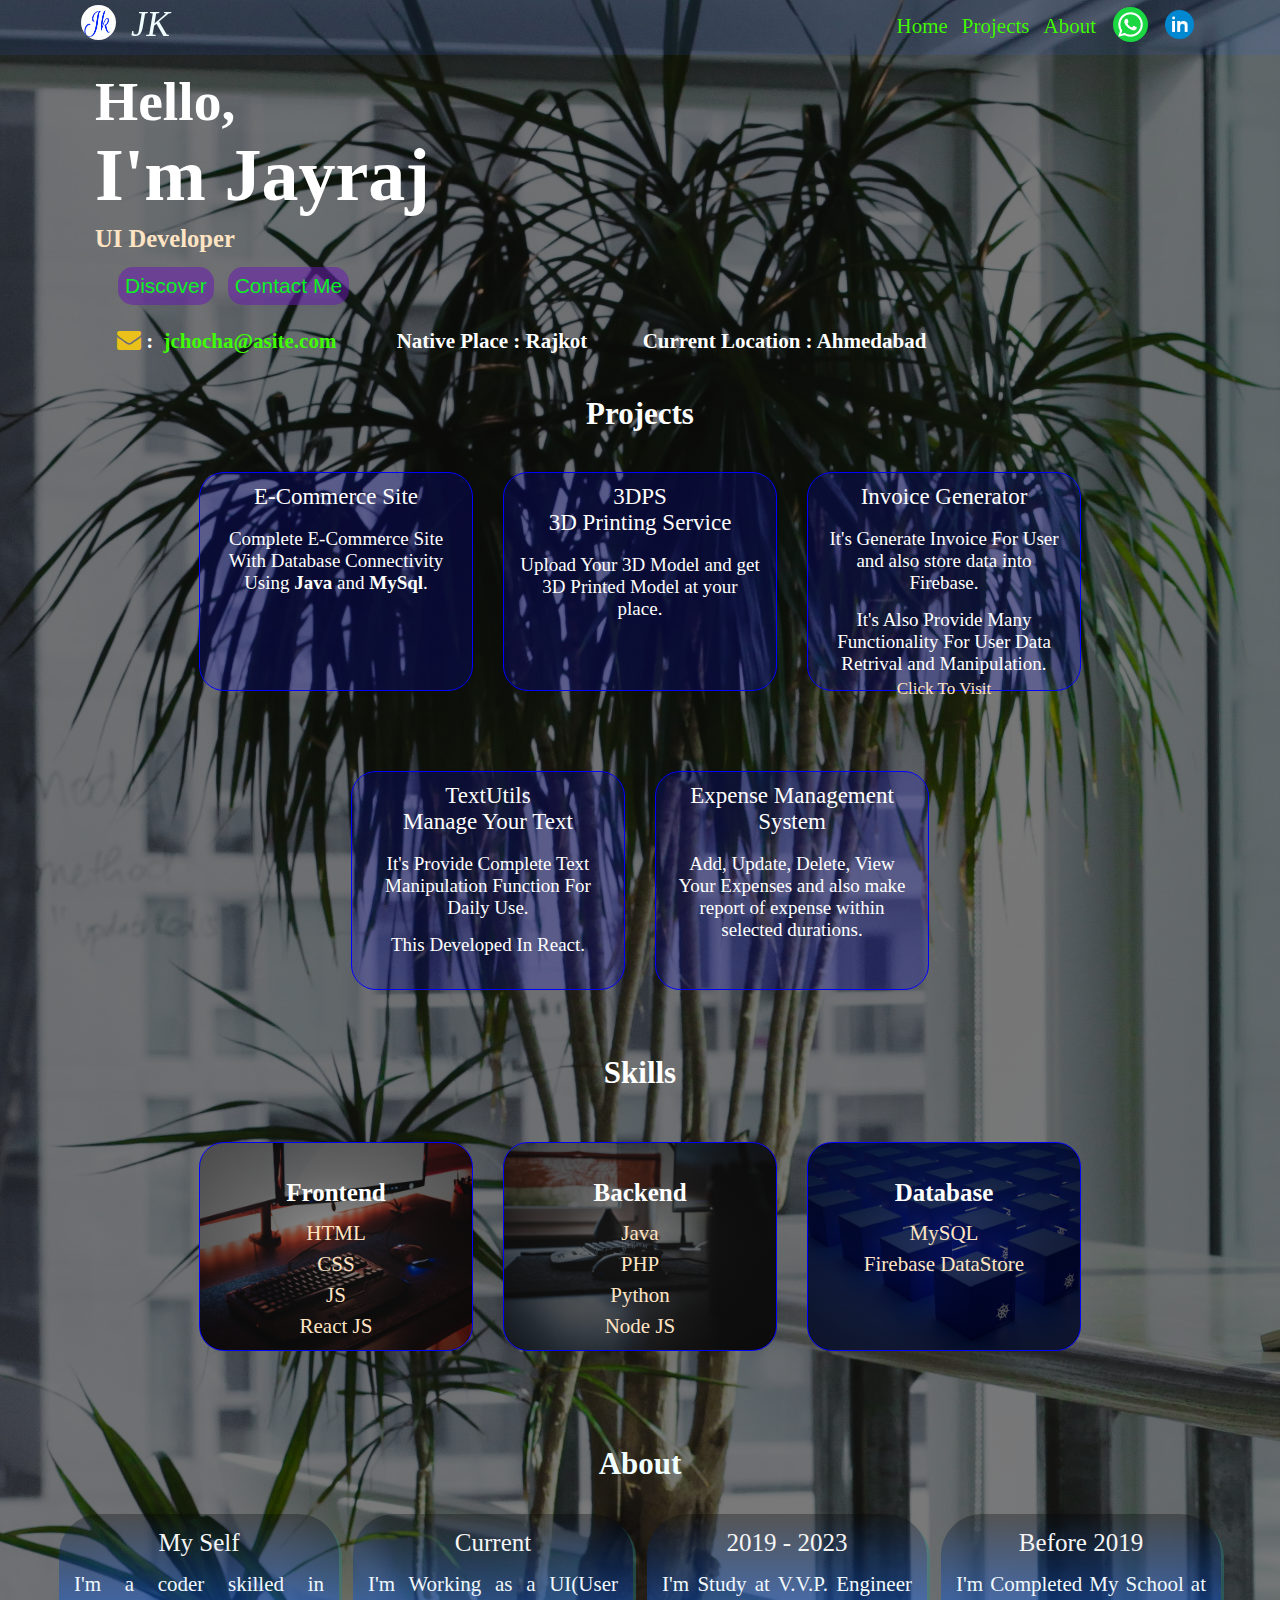
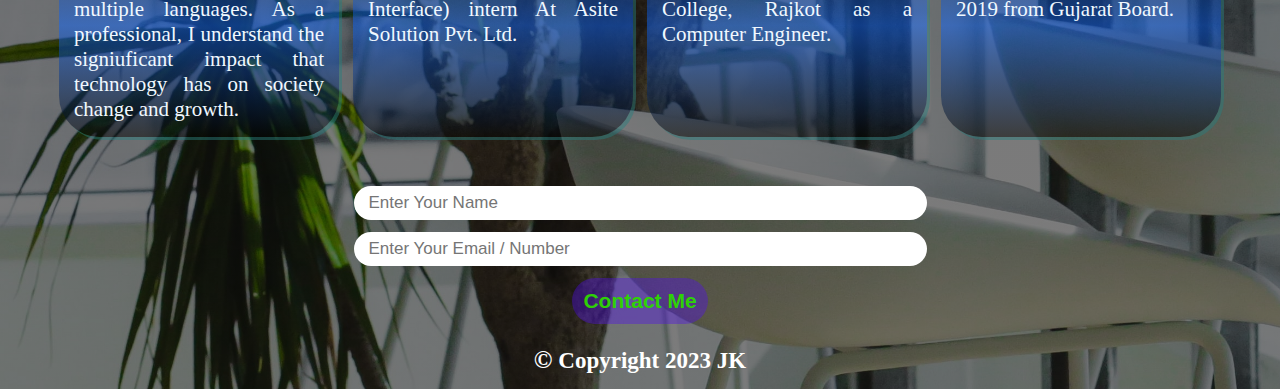
==== portfolio.html @ 4903977c "Initial" ====
<!DOCTYPE html>

<head>
    <title>JK's Portfolio</title>
    <meta name="viewport" content="width=device-width, initial-scale=1.0">
    <link rel="stylesheet" href="portfolio.css">
    <link rel="stylesheet" href="https://cdnjs.cloudflare.com/ajax/libs/font-awesome/4.7.0/css/font-awesome.min.css">

    <style>

    </style>
</head>

<body>
    <!-- NavBar Start -->
    <div id="container">
        <div class="logo"><a href="portfolio.html"><img src="logo.jpg" /></a></div>
        <div class="logo_text"><a href="portfolio.html">JK</a></div>
        <div id="content">
            <div id="textc">
                <a href="#home" class="active">Home</a>
                <a href="#projects">Projects</a>
                <a href="#about">About</a>
            </div>
            <a href="https://api.whatsapp.com/send/?phone=%2B919904985461&text=Hi"><img src="wp.png" /></a>
            <a href="#"><img src="ln.png" /></a>
        </div>
    </div>
    <!-- NavBar End -->
    <section id="home">
        <div>
            <div id="hello">
                <h2>Hello,</h2>
            </div>
            <div id="maintitle">
                <h1>I'm Jayraj</h1>
            </div>
            <div id="ud">
                <h3>UI Developer</h3>
            </div>
            <a href="#edu"><button class="btn" id="dbtn">Discover</button></a>
            <a href="#contact"><button class="btn" id="cbtn">Contact Me</button></a>
            <div id="eplace">
                <h3><i style="font-size:24px" class="fa">&#xf0e0;</i> : <a href="mailto:">jchocha@asite.com</a> </h3>
                <h3>Native Place : Rajkot</h3>
                <h3>Current Location : Ahmedabad</h3>
            </div>
            <div>

            </div>
        </div>
    </section>
    <section id="edu">

    </section>
    <!-- <div id="extra" style="padding:15px;"></div> -->
    <section id="projects">
        <div id="pr">
            <h2>Projects</h2>
            <div class="new">
                <div id="pr1" class="p"><span>E-Commerce Site</span>
                    <div>
                        <p>Complete E-Commerce Site With Database Connectivity Using <b>Java</b> and <b>MySql</b>.</p>
                    </div>
                </div>
                <div id="pr2" class="p"><span>3DPS <br> 3D Printing Service</span>
                    <div>
                        <p>Upload Your 3D Model and get 3D Printed Model at your place.</p>
                    </div>
                </div>
                <div id="pr3" class="p"><span>Invoice Generator</span>
                    <div>
                        <p>It's Generate Invoice For User and also store data into Firebase.</p>
                        <p>It's Also Provide Many Functionality For User Data Retrival and Manipulation.</p>
                        <a href="<a href=" https://jsk0099.github.io/Invoice-Generator/" target="_blank">Click To
                            Visit</a>
                    </div>
                </div>
            </div>
            <div class="new">
                <div class="p"><span>TextUtils <br> Manage Your Text</span>
                    <div>
                        <p>It's Provide Complete Text Manipulation Function For Daily Use.</p>
                        <p>This Developed In React.</p>
                    </div>
                </div>
                <div class="p"><span>Expense Management System</span>
                    <div>
                        <p>Add, Update, Delete, View Your Expenses and also make report of expense within selected
                            durations.
                        </p>
                    </div>
                </div>
            </div>

        </div>
    </section>
    <!-- Skills Start -->
    <section id="skills">
        <h2>Skills</h2>
        <div class="new">
            <div class="p" id="f">
                <h2>Frontend</h2>
                <div>HTML</div>
                <div>CSS</div>
                <div>JS</div>
                <div>React JS</div>
            </div>
            <div class="p" id="b">
                <h2>Backend</h2>
                <div>Java</div>
                <div>PHP</div>
                <div>Python</div>
                <div>Node JS</div>
            </div>
            <div class="p" id="db">
                <h2>Database</h2>
                <div>MySQL</div>
                <div>Firebase DataStore</div>
            </div>
        </div>
        </div>
    </section>
    <!-- Skills End -->
    <!-- About Section Start -->
    <section id="about">
        <div>
            <div id="ab">
                <h2>About</h2>
            </div>
            <div id="adiv">
                <div class="edu"><span>My Self</span>
                    <p>I'm a coder skilled in multiple languages. As a professional, I understand the signiuficant
                        impact that technology has on society
                        change and growth.</p>
                </div>
                <div class="edu"><span>Current</span>
                    <p>I'm Working as a UI(User Interface) intern At Asite Solution Pvt. Ltd.</p>
                </div>
                <div class="edu"><span>2019 - 2023</span>

                    <p>I'm Study at V.V.P. Engineer College, Rajkot as a Computer Engineer.</p>
                </div>
                <div class="edu"><span>Before 2019</span>

                    <p>I'm Completed My School at 2019 from Gujarat Board.</p>
                </div>
            </div>
        </div>
    </section>
    <!-- About Section End -->
    <!-- Contact From Start  -->
    <section id="contact">
        <form action="https://formsubmit.co/jchocha@asite.com" method="POST">

            <table>
                <tr>
                    <td><input type="text" name="name" placeholder="Enter Your Name" required></td>
                </tr>
                <tr>
                    <td><input type="text" name="email" placeholder="Enter Your Email / Number" required></td>
                </tr>
                <tr>
                    <td colspan="2">
                        <div id="cmb"><button id="cmb1" type="submit">Contact Me</button></div>
                    </td>
                </tr>
            </table>

        </form>
    </section>
    <!-- Contact From End -->
    <div>
<footer><span>&copy;</span> Copyright 2023 JK</footer>
    </div>
</body>

</html>
---- portfolio.css ----
* {
    padding: 0;
    margin: 0;
}

/* NavBar CSS Start */
#container {
    padding: 0;
    margin: 0;
    position: fixed;
    width: 100vw;
    background-color: rgba(49, 91, 228, 0.129);
    overflow: hidden;
}

.logo {
    float: left;
    padding: 5px;
    padding-top: 5px;
    margin-left: 71px;
}

img {
    width: 35px;
    height: 35px;
    border-radius: 25px;
}

#content {
    float: right;
    padding: 7px;
    margin-right: 71px;
}

.logo_text a {
    font-size: 35px;
    color: azure;
    font-style: italic;
}

.logo_text {
    float: left;
    padding-top: 5px;
}

a {
    padding-top: 15px;
    padding: 5px;
    font-size: 21px;
    color: rgb(63, 254, 5);
    text-decoration: none;
}

a:hover {
    color: aqua;
}

#textc {
    float: left;
    margin-right: 7px;
    padding-top: 7px;
}

a:active {
    color: aquamarine;
}

#container img:hover,
.blink:hover {
    animation: newa 1s infinite linear;
}

@keyframes newa {
    0% {
        opacity: 100%;
        color: blue;
    }

    50% {
        opacity: 25%;
        color: ghostwhite
    }

    100% {
        opacity: 100%;
        color: yellow;
    }
}

/* NavBar CSS End */

.blink {
    opacity: 5%;
    font-size: 35px;
    animation: newanim 3s infinite linear;
    width: fit-content;
}

@keyframes newanim {
    0% {
        opacity: 25%;
    }

    50% {
        opacity: 100%;
    }

    100% {
        opacity: 25%;
    }
}

body {
    background-image: url(background_desk.jpg);
    background: linear-gradient(rgba(0, 0, 0, 0.5), rgba(0, 0.5, 0, 0.5), rgba(0.5, 0, 0.6, 0.481)), url(background_desk.jpg);
    background-repeat: no-repeat;
    background-size: cover;
}

#home {
    padding-top: 55px;
    height: auto;
    /*  width: 100vw; */
    background-size: px;
    color: rgb(255, 255, 255);
    background-repeat: no-repeat;
}

#maintitle,
#hello {
    width: fit-content;
    margin-left: 95px;
    font-size: 37px;
}

#hello {
    padding-top: 15px;
}

#ud {
    color: bisque;
    margin-left: 95px;
    font-size: 21px;
    margin-top: 7px;
    margin-bottom: 7px;
}

.btn {
    font-size: 21px;
    padding: 7px;
    background-color: black;
    border: 0px red solid;
    border-radius: 15px;
    color: rgba(10, 245, 34, 0.988);
}

#dbtn {
    margin-top: 7px;
    margin-left: 113px;
    background-color: rgba(105, 27, 178, 0.53);
}

#cbtn {
    background-color: rgba(105, 27, 178, 0.53);
}

.btn:hover,
#dbtn:hover,
#cbtn:hover {
    color: white;
}

#eplace i {
    color: rgb(234, 192, 27);
}

#eplace {
    font-size: 21px;
    padding: 7px;
    margin-top: 15px;
    margin-left: 85px;
}

#eplace h3 {
    font-size: 21px;
    display: inline;
    padding: 25px;

}

#extra {
    height: 25px;
}

/* Project Tab Start*/
#pr {
    margin-top: 35px;
}

.new {
    /* border: 1px rgb(236, 221, 221) solid;
    border-radius: 51px; */
    display: flex;
    flex-direction: row;
    margin: auto;
    width: fit-content;
    padding: 25px;
}

.p {
    width: 250px;
    margin: 15px;
    height: 195px;
    border-radius: 25px;
    border: 1px blue solid;
    padding: 11px;
    background-color: rgba(0, 0, 255, 0.174);
    text-align: center;
}

#pr h2 {
    text-align: center;
    font-size: 31px;
    color: white;
}

.p span {
    font-size: 23px;
    color: white;
}

.p p {
    margin-top: 15px;
    color: white;
    font-size: 19px;

}

.p a {
    font-size: 17px;
    color: bisque
}

.p a:hover {
    color: rgb(69, 255, 49);
}

.p span:hover {
    color: rgb(0, 247, 255);
}

.p:hover {
    border: 2px rgb(255, 232, 232) solid;
}

/* Project Tab End */

/* Skills Start */
.p div {
    padding: 3px;
    color: bisque;
    font-size: 21px;
}

#f {
    background: radial-gradient(rgba(0, 0, 0, 0.4), rgba(0, 1, 0, 0.6), rgba(1, 0, 1, 0.7)), url(front.jpg);
}

#b {
    background: radial-gradient(rgba(0, 0, 0, 0.4), rgba(0, 1, 0, 0.6), rgba(1, 0, 1, 0.7)), url(back.jpg);
}

#db {
    background: radial-gradient(rgba(1, 0, 0, 0.4), rgba(0, 1, 0, 0.6), rgba(1, 0, 1, 0.7)), url(db.jpg);
}

#b,
#f,
#db {
    height: 185px;
    font-size: 25px;
    color: aliceblue;
    background-size: cover;
}



#skills h2 {
    text-align: center;
    font-size: 31px;
    color: white;
    padding-top: 25px;
    padding-bottom: 11px;
}
#f h2,
#b h2,#db h2 {
    font-size: 25px;
}

/* Skills End */

/* Contact From Start  */
#cmb {
    text-align: center;
}

table {
    padding-top: 35px;
    width: fit-content;
    margin: auto;
}

td,
input,
#cmb1 {
    font-size: 17px;
    padding: 5px;

}

input {
    width: 551px;
    border-radius: 25px;
    padding: 7px;
    padding-left: 15px;
    border: 0;
}

#cmb1 {
    color: rgb(47, 209, 6);
    background-color: rgba(81, 15, 235, 0.394);
    box-shadow: rgb(118, 229, 229);
}

input:hover {
    /* background-color: rgba(67, 171, 29, 0.357); */
    color: rgb(174, 4, 4);
}

#cmb1:hover {
    color: aqua;
}

#cmb1 {
    border-radius: 25px;
    font-weight: 800;
    padding: 11px;
    font-size: 21px;
    border: 0;
}

/* Contact From End  */
/* About Section Start */
#adiv {
    display: flex;
    flex-direction: row;
    margin: auto;
    width: fit-content;
}
.edu {
    width: 250px;
    background: linear-gradient(rgba(0,1,0,0.3),rgba(15, 102, 251, 0.5),rgba(0,1,0,0.5));
    border: 0px rgb(232, 232, 232) solid;
    box-shadow: rgba(39, 126, 126, 0.458) 3px 3px;
    border-radius: 41px;
    margin: 7px;
    text-align: center;
    padding: 15px;
}
.edu span {
    font-size: 25px;
    text-align: center;
    color:whitesmoke;
    font-weight: 500;
}
.edu p {
    font-size: 21px;
    text-align: justify;
    color:aliceblue;
    margin-top: 15px;
}
#ab h2{
    padding-top: 55px;
    text-align: center;
    font-size: 31px;
    color:azure;
    margin-bottom: 25px;
}
.edu:hover{
    box-shadow: rgba(36, 154, 165, 0.741) 3px 3px;
}
/* About Section End */
/* Footer Section Start */
footer{
    font-size: 23px;
    color:white;
    font-weight: 700;
    text-align: center;
    margin:15px;
}
footer span{
    font-size: 25px;
}
/* Footer Section End */
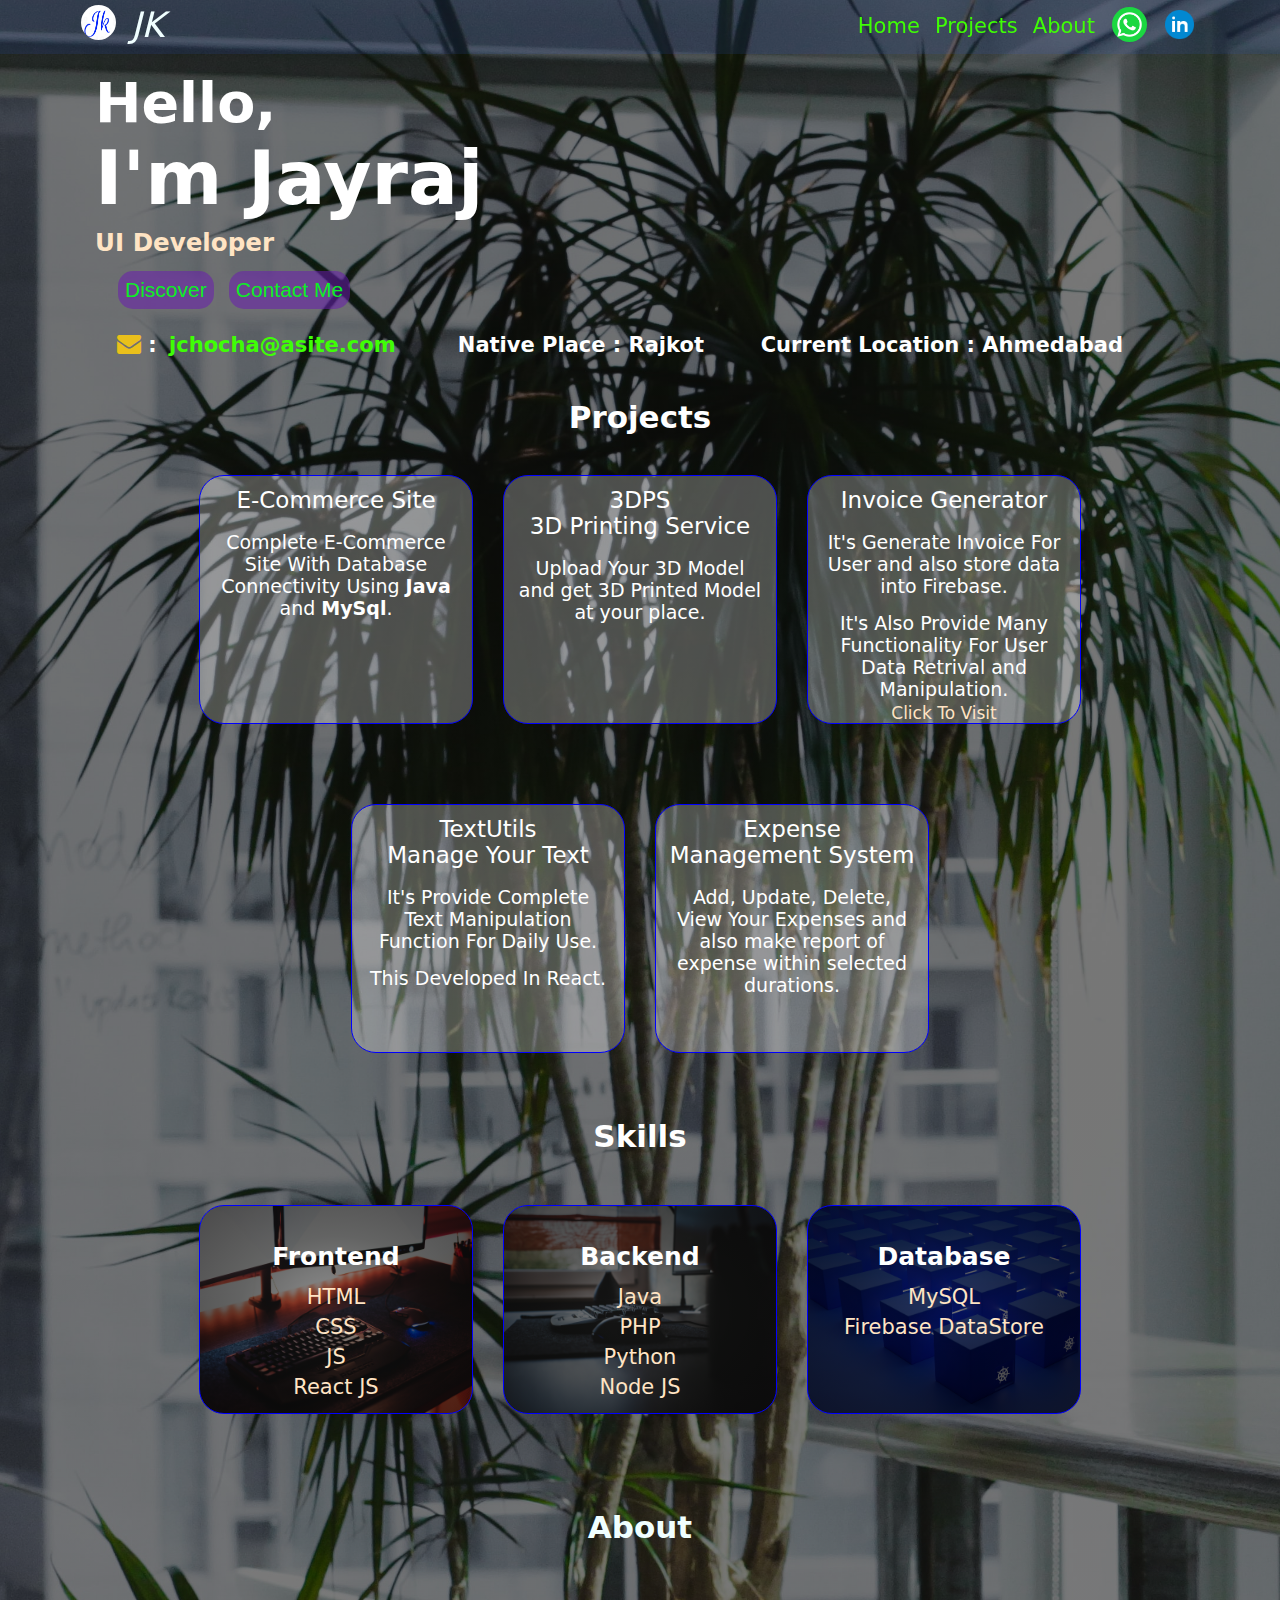
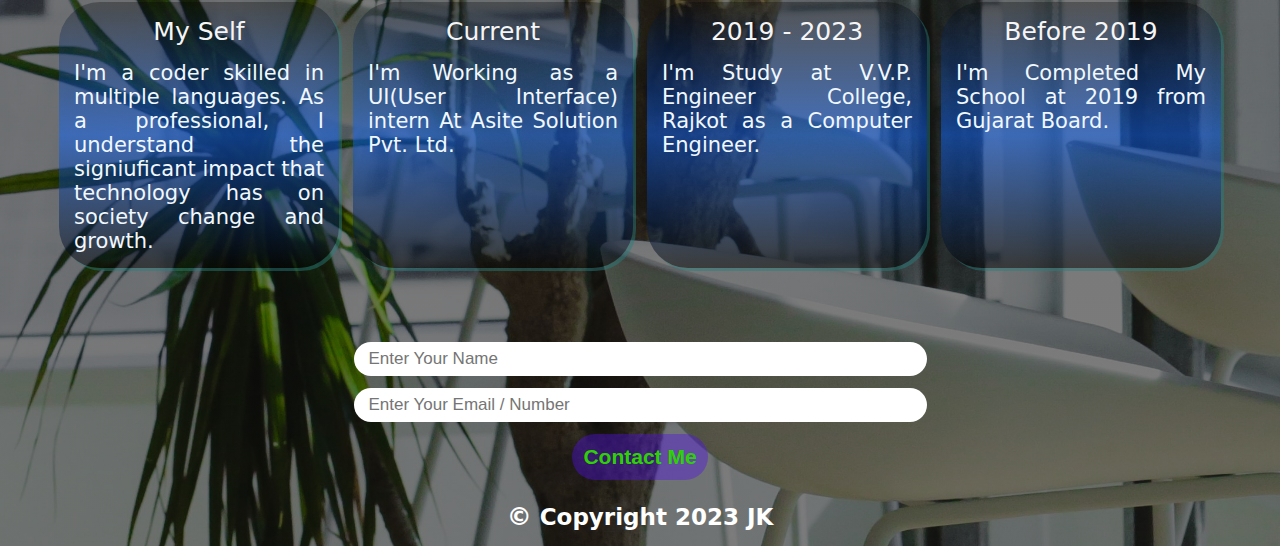
==== commit d131ac98: "Mobile Support" ====
--- a/portfolio.html
+++ b/portfolio.html
@@ -4,6 +4,7 @@
     <title>JK's Portfolio</title>
     <meta name="viewport" content="width=device-width, initial-scale=1.0">
     <link rel="stylesheet" href="portfolio.css">
+    <script src="script.js" type="text/javascript"></script>
     <link rel="stylesheet" href="https://cdnjs.cloudflare.com/ajax/libs/font-awesome/4.7.0/css/font-awesome.min.css">
 
     <style>
@@ -14,8 +15,10 @@
 <body>
     <!-- NavBar Start -->
     <div id="container">
+        <div>
         <div class="logo"><a href="portfolio.html"><img src="logo.jpg" /></a></div>
         <div class="logo_text"><a href="portfolio.html">JK</a></div>
+    </div>
         <div id="content">
             <div id="textc">
                 <a href="#home" class="active">Home</a>
@@ -68,7 +71,7 @@
                         <p>Upload Your 3D Model and get 3D Printed Model at your place.</p>
                     </div>
                 </div>
-                <div id="pr3" class="p"><span>Invoice Generator</span>
+                <div id="pr3" class="temp p"><span>Invoice Generator</span>
                     <div>
                         <p>It's Generate Invoice For User and also store data into Firebase.</p>
                         <p>It's Also Provide Many Functionality For User Data Retrival and Manipulation.</p>
@@ -77,7 +80,15 @@
                     </div>
                 </div>
             </div>
-            <div class="new">
+            <!-- <div id="pr3" class="p"><span>Invoice Generator</span>
+                <div>
+                    <p>It's Generate Invoice For User and also store data into Firebase.</p>
+                    <p>It's Also Provide Many Functionality For User Data Retrival and Manipulation.</p>
+                    <a href="<a href=" https://jsk0099.github.io/Invoice-Generator/" target="_blank">Click To
+                        Visit</a>
+                </div>
+            </div> -->
+            <div class="new" >
                 <div class="p"><span>TextUtils <br> Manage Your Text</span>
                     <div>
                         <p>It's Provide Complete Text Manipulation Function For Daily Use.</p>
@@ -128,7 +139,7 @@
             <div id="ab">
                 <h2>About</h2>
             </div>
-            <div id="adiv">
+            <div class="new"  >
                 <div class="edu"><span>My Self</span>
                     <p>I'm a coder skilled in multiple languages. As a professional, I understand the signiuficant
                         impact that technology has on society
@@ -151,14 +162,16 @@
     <!-- About Section End -->
     <!-- Contact From Start  -->
     <section id="contact">
-        <form action="https://formsubmit.co/jchocha@asite.com" method="POST">
+        <form action="https://formsubmit.co/jayraj.chocha24+portfolio@gmail.com" method="POST">
 
             <table>
+                <input type="hidden" name="_next" value="http://127.0.0.1:5500/Assignment%202/portfolio.html?v">
+                <input type="hidden" name="_subject" value="Contact Request From Portfolio">
                 <tr>
                     <td><input type="text" name="name" placeholder="Enter Your Name" required></td>
                 </tr>
                 <tr>
-                    <td><input type="text" name="email" placeholder="Enter Your Email / Number" required></td>
+                    <td><input type="text" name="contact_info" placeholder="Enter Your Email / Number" required></td>
                 </tr>
                 <tr>
                     <td colspan="2">
--- a/portfolio.css
+++ b/portfolio.css
@@ -1,6 +1,11 @@
 * {
     padding: 0;
     margin: 0;
+}
+
+html{
+    scroll-behavior: smooth;
+    font-family: system-ui, -apple-system, BlinkMacSystemFont, 'Segoe UI', Roboto, Oxygen, Ubuntu, Cantarell, 'Open Sans', 'Helvetica Neue', sans-serif;
 }
 
 /* NavBar CSS Start */
@@ -11,6 +16,10 @@
     width: 100vw;
     background-color: rgba(49, 91, 228, 0.129);
     overflow: hidden;
+    display: flex;
+    flex-direction: row;
+    justify-content: space-between;
+    
 }
 
 .logo {
@@ -27,6 +36,7 @@
 }
 
 #content {
+
     float: right;
     padding: 7px;
     margin-right: 71px;
@@ -210,11 +220,12 @@
 .p {
     width: 250px;
     margin: 15px;
-    height: 195px;
+    height: 225px;
     border-radius: 25px;
     border: 1px blue solid;
     padding: 11px;
-    background-color: rgba(0, 0, 255, 0.174);
+    color:blue;
+    background-color: rgba(255, 255, 255, 0.275);
     text-align: center;
 }
 
@@ -401,4 +412,104 @@
 footer span{
     font-size: 25px;
 }
-/* Footer Section End */+/* Footer Section End */
+
+/* Support For Mobile Device */
+@media screen and (max-width:600px){
+    html,body {
+        background-image: url(background_desk.jpg);
+        background: linear-gradient(rgba(0, 0, 0, 0.5), rgba(0, 0.5, 0, 0.5), rgba(0.5, 0, 0.6, 0.481)), url(background_desk.jpg);
+        /* background-repeat: no-repeat; */
+        /* background-size: contain; */
+        /* border:3px red solid; */
+        overflow-x: hidden;
+        overflow-y: scroll;
+    }
+    /* Form */
+    input {
+        width: 251px;
+        border-radius: 25px;
+        padding: 7px;
+        padding-left: 15px;
+        border: 0;
+    }
+    #eplace h3 {
+        font-size: 21px;
+        display: block;
+        padding: 5px;
+    }
+    /* Navbar */
+    .container{
+        padding: 3px;
+    }
+    .logo {
+        /* float: left; */
+        padding: 3px;
+        padding-top: 5px;
+        margin-left: 1px;
+    }
+    
+    img {
+        width: 25px;
+        height: 25px;
+        border-radius: 25px;
+    }
+    
+    #content {
+    
+        /* float: right; */
+        padding: 5px;
+        margin-right: 3px;
+    }
+    
+    .logo_text a {
+        font-size: 25px;
+        color: azure;
+        font-style: italic;
+    }
+    
+    .logo_text {
+        /* float: left; */
+        padding-top: 3px;
+    }
+    
+    a {
+        padding-top: 15px;
+        padding: 3px;
+        font-size: 19px;
+        color: rgb(63, 254, 5);
+        text-decoration: none;
+    }
+    
+    a:hover {
+        color: aqua;
+    }
+    
+    #textc {
+        /* float: left; */
+        margin-right: 1px;
+        padding-top: 7px;
+    }
+    /* setting flex column for div */
+    .new {
+        display: flex;
+        flex-direction: column;
+        margin: auto;
+        width: fit-content;
+        padding: 25px;
+    }
+    
+    .p {
+        width: 250px;
+        margin: 15px;
+        height: 225px;
+        border-radius: 25px;
+        border: 1px blue solid;
+        padding: 11px;
+        color:blue;
+        background-color: rgba(255, 255, 255, 0.275);
+        text-align: center;
+    }
+    
+
+}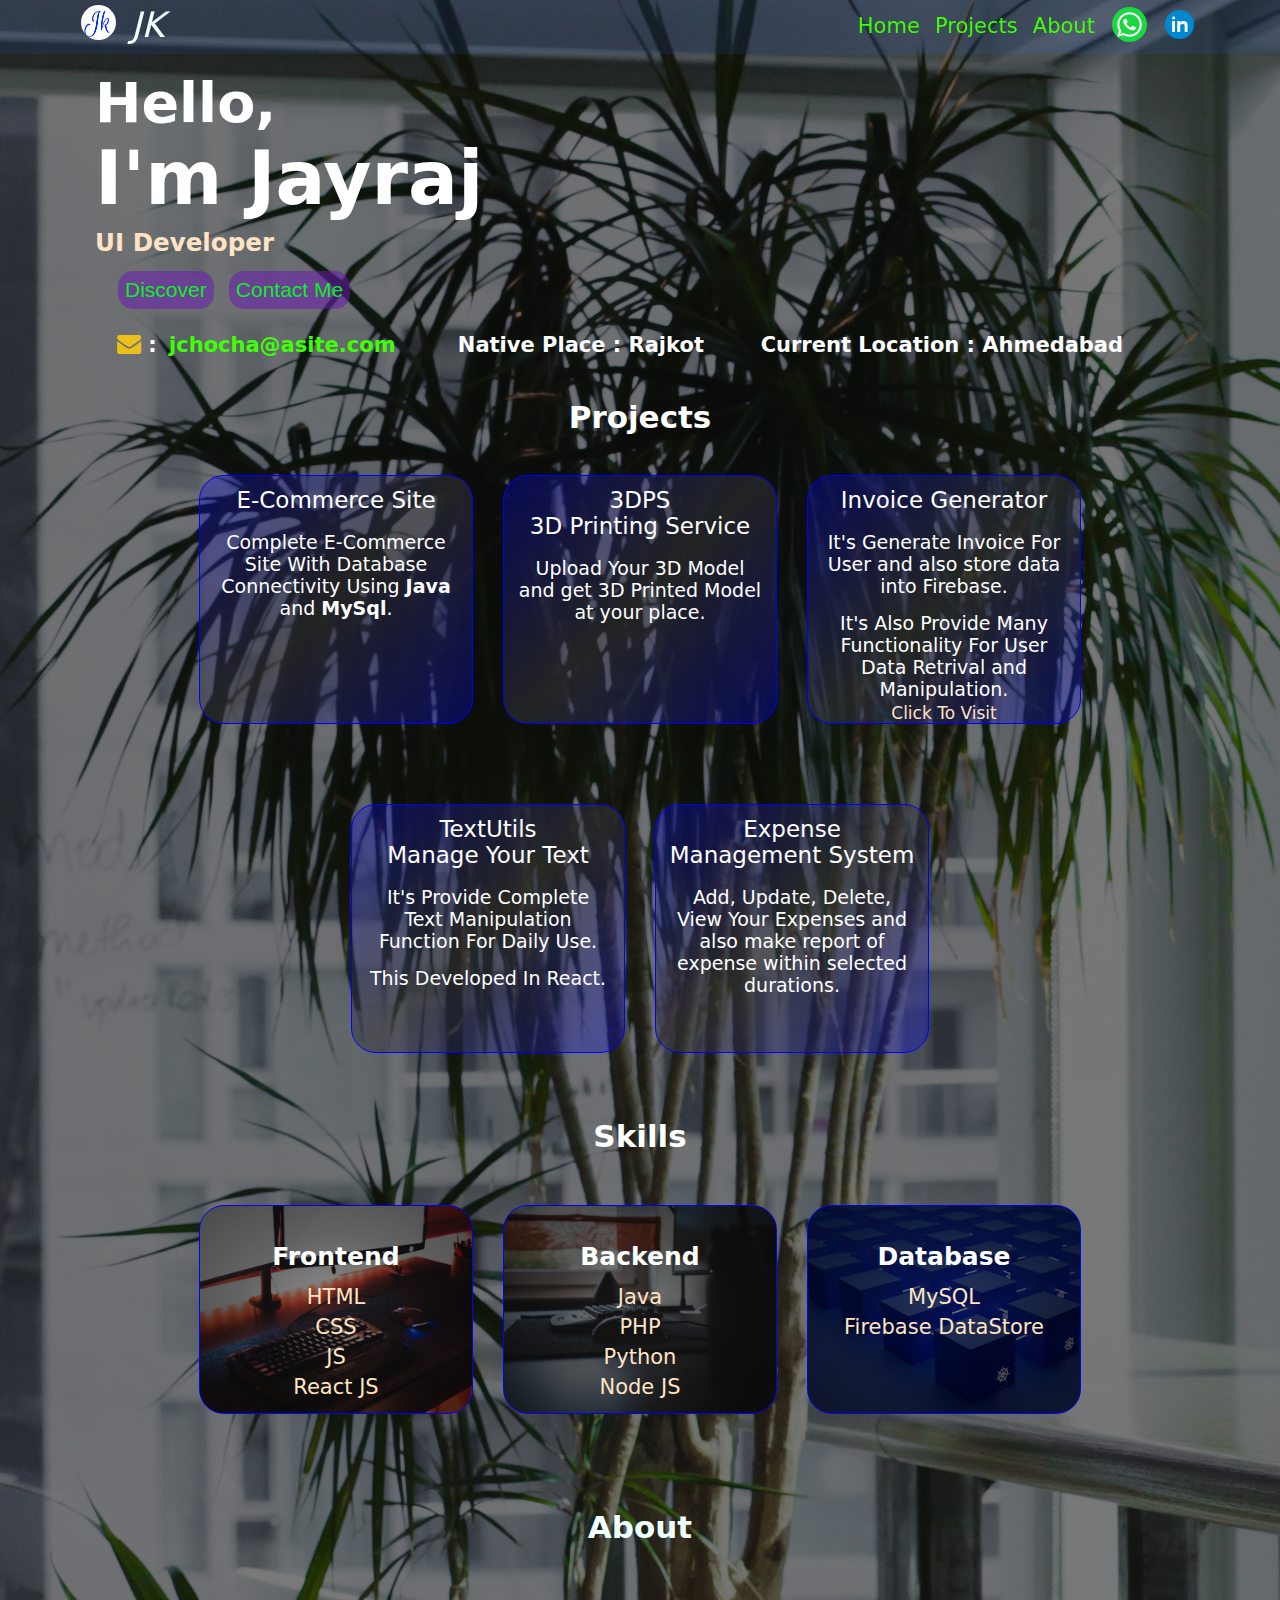
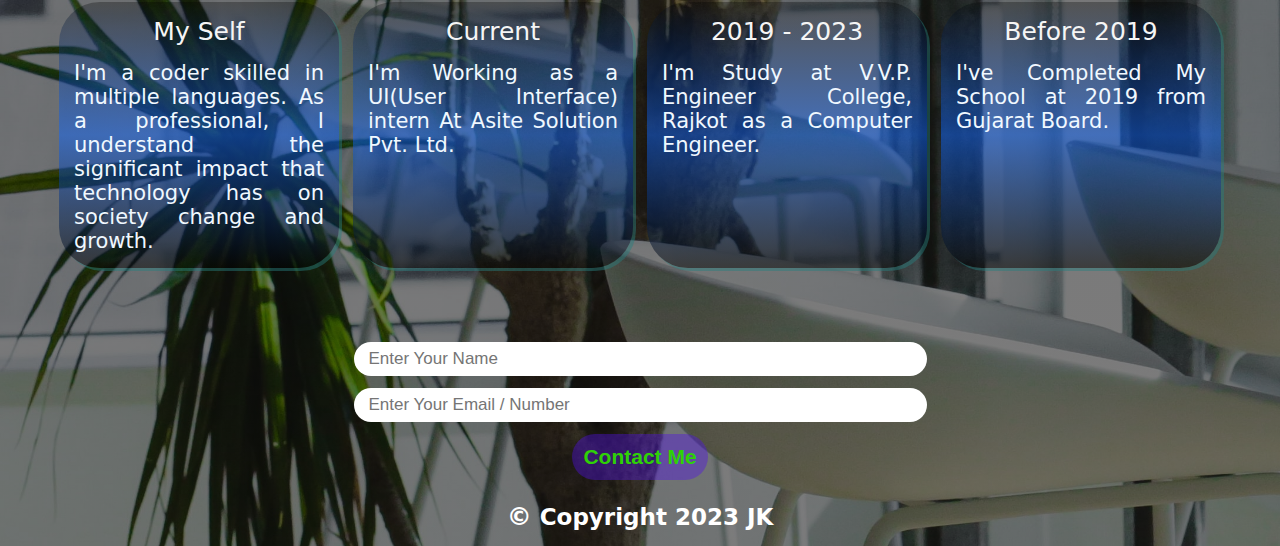
==== commit 9bde1f63: "Update portfolio.html" ====
--- a/portfolio.html
+++ b/portfolio.html
@@ -141,7 +141,7 @@
             </div>
             <div class="new"  >
                 <div class="edu"><span>My Self</span>
-                    <p>I'm a coder skilled in multiple languages. As a professional, I understand the signiuficant
+                    <p>I'm a coder skilled in multiple languages. As a professional, I understand the significant
                         impact that technology has on society
                         change and growth.</p>
                 </div>
@@ -154,7 +154,7 @@
                 </div>
                 <div class="edu"><span>Before 2019</span>
 
-                    <p>I'm Completed My School at 2019 from Gujarat Board.</p>
+                    <p>I've Completed My School at 2019 from Gujarat Board.</p>
                 </div>
             </div>
         </div>
@@ -165,7 +165,7 @@
         <form action="https://formsubmit.co/jayraj.chocha24+portfolio@gmail.com" method="POST">
 
             <table>
-                <input type="hidden" name="_next" value="http://127.0.0.1:5500/Assignment%202/portfolio.html?v">
+                <input type="hidden" name="_next" value="https://jsk0099.github.io/portfolio/index.html?v">
                 <input type="hidden" name="_subject" value="Contact Request From Portfolio">
                 <tr>
                     <td><input type="text" name="name" placeholder="Enter Your Name" required></td>
@@ -188,4 +188,4 @@
     </div>
 </body>
 
-</html>+</html>
--- a/portfolio.css
+++ b/portfolio.css
@@ -225,7 +225,8 @@
     border: 1px blue solid;
     padding: 11px;
     color:blue;
-    background-color: rgba(255, 255, 255, 0.275);
+    background: linear-gradient(135deg, rgba(0, 0, 255, .3), rgba(56, 56, 60, 0.5),rgba(0, 0, 255, .3) );
+    /* background-color: rgba(255, 255, 255, 0.275); */
     text-align: center;
 }
 
@@ -510,6 +511,27 @@
         background-color: rgba(255, 255, 255, 0.275);
         text-align: center;
     }
-    
-
-}+        /* Title */
+    #maintitle,
+#hello {
+     text-align: left;
+    font-size: 31px;
+}
+
+#ud {
+    text-align: left;
+    font-size: 19px;
+}
+
+.btn {
+    font-size: 19px;
+    padding: 5px;
+}
+
+#dbtn {
+    margin-left: 85px;
+}
+
+    
+
+}
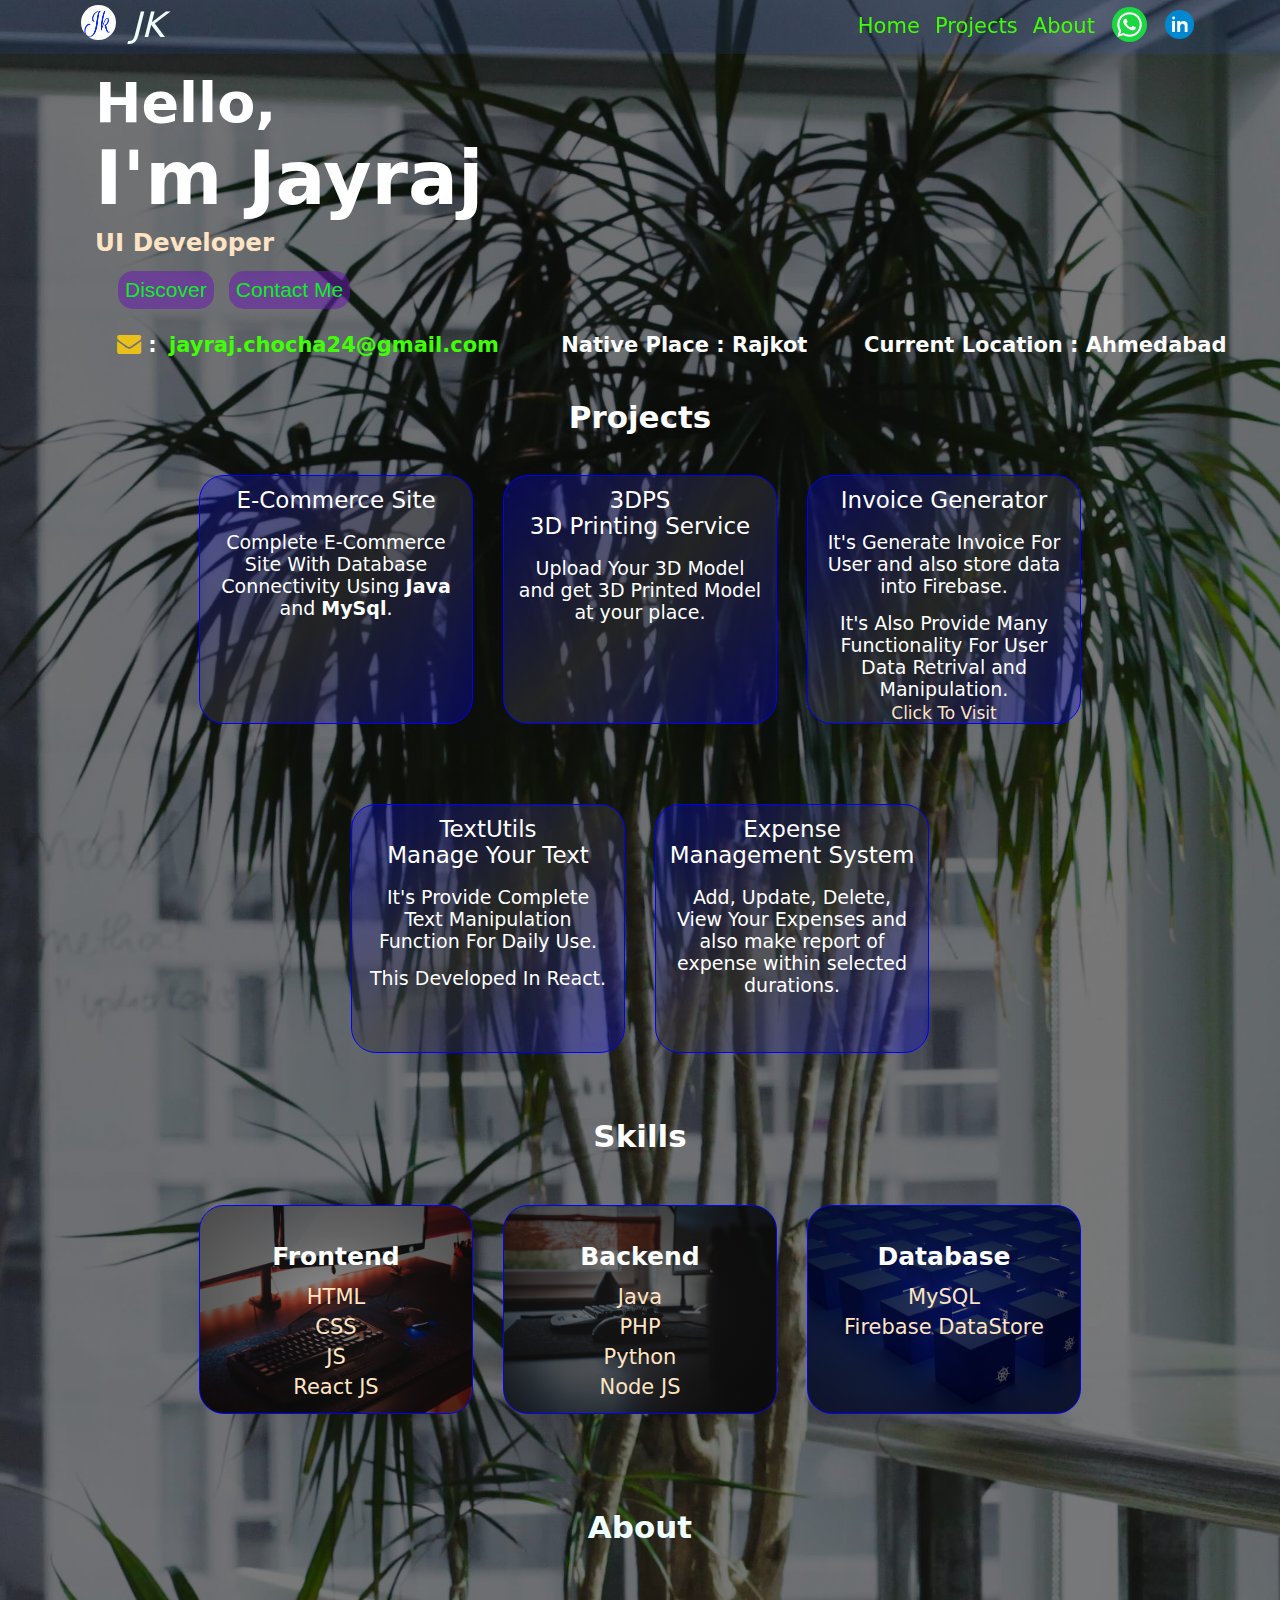
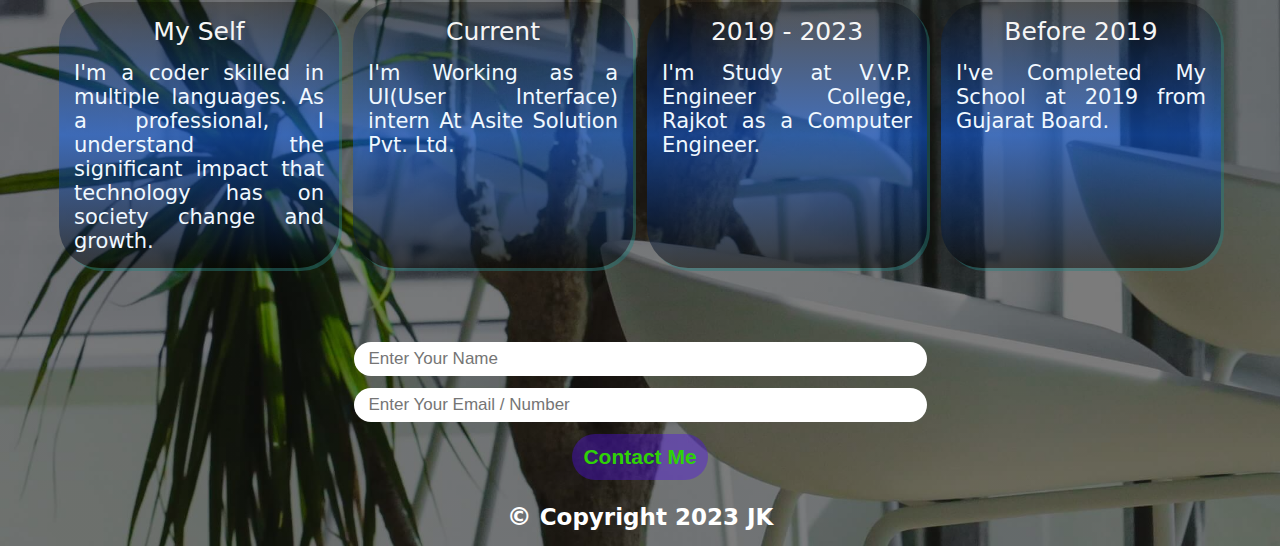
==== commit efe76275: "Update Mail Id and Add Logo" ====
--- a/portfolio.html
+++ b/portfolio.html
@@ -3,6 +3,10 @@
 <head>
     <title>JK's Portfolio</title>
     <meta name="viewport" content="width=device-width, initial-scale=1.0">
+    <link rel="apple-touch-icon" sizes="180x180" href="apple-touch-icon.png">
+    <link rel="icon" type="image/png" sizes="32x32" href="https://github.com/Jsk0099/portfolio/tree/main/favicon-32x32.png">
+    <link rel="icon" type="image/png" sizes="16x16" href="favicon-16x16.png">
+    <link rel="manifest" href="site.webmanifest">
     <link rel="stylesheet" href="portfolio.css">
     <script src="script.js" type="text/javascript"></script>
     <link rel="stylesheet" href="https://cdnjs.cloudflare.com/ajax/libs/font-awesome/4.7.0/css/font-awesome.min.css">
@@ -44,7 +48,7 @@
             <a href="#edu"><button class="btn" id="dbtn">Discover</button></a>
             <a href="#contact"><button class="btn" id="cbtn">Contact Me</button></a>
             <div id="eplace">
-                <h3><i style="font-size:24px" class="fa">&#xf0e0;</i> : <a href="mailto:">jchocha@asite.com</a> </h3>
+                <h3><i style="font-size:24px" class="fa">&#xf0e0;</i> : <a href="mailto:jayraj.chocha24@gmail.com">jayraj.chocha24@gmail.com</a> </h3>
                 <h3>Native Place : Rajkot</h3>
                 <h3>Current Location : Ahmedabad</h3>
             </div>
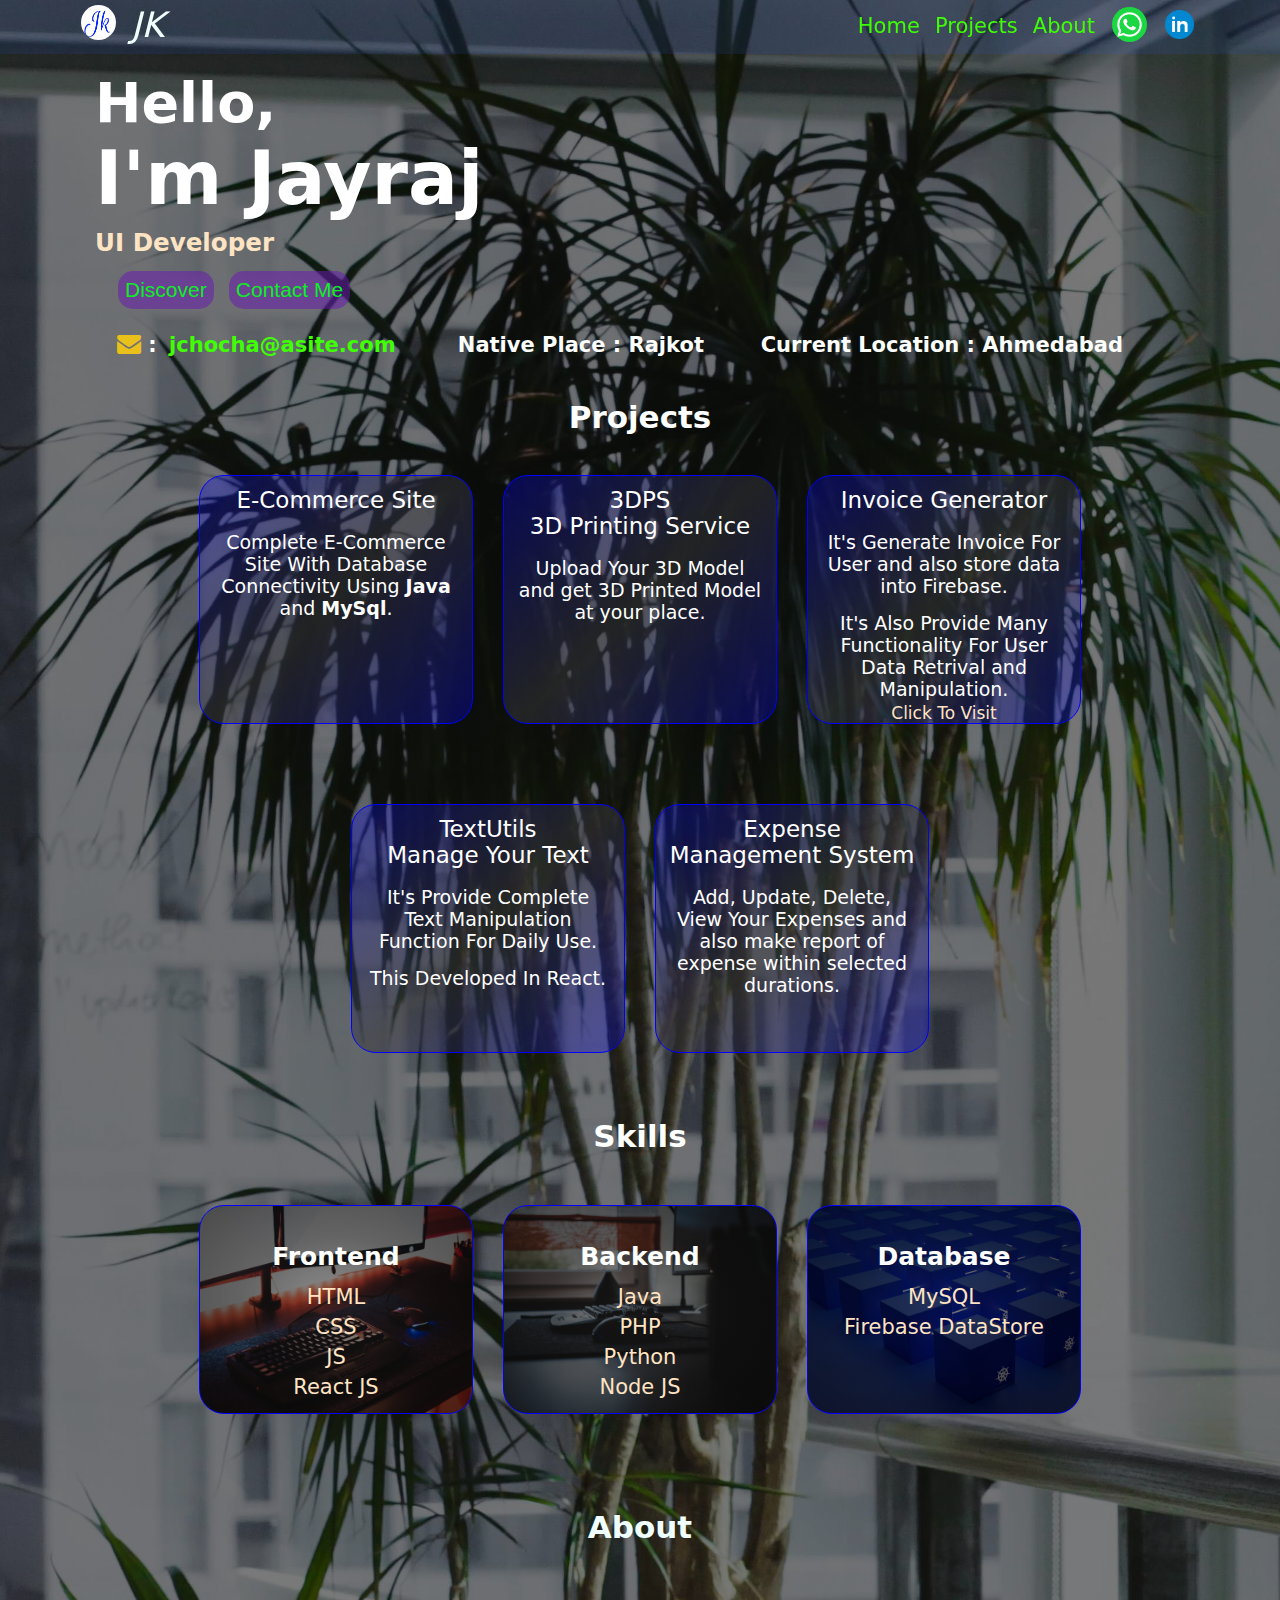
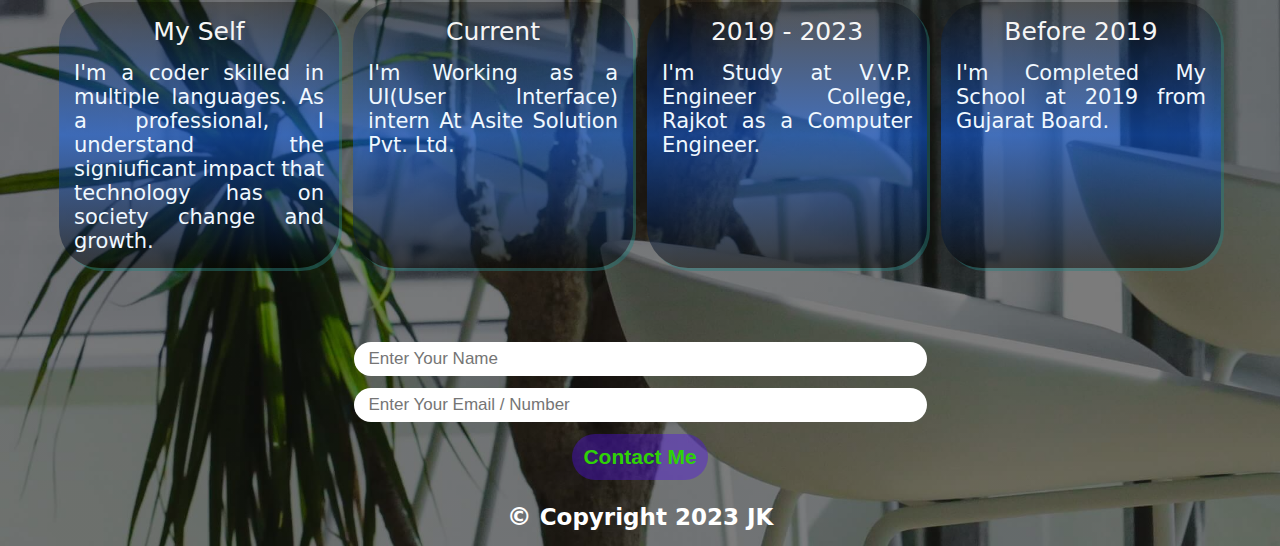
==== commit 978619f4: "Update portfolio.html" ====
--- a/portfolio.html
+++ b/portfolio.html
@@ -3,10 +3,6 @@
 <head>
     <title>JK's Portfolio</title>
     <meta name="viewport" content="width=device-width, initial-scale=1.0">
-    <link rel="apple-touch-icon" sizes="180x180" href="apple-touch-icon.png">
-    <link rel="icon" type="image/png" sizes="32x32" href="https://github.com/Jsk0099/portfolio/tree/main/favicon-32x32.png">
-    <link rel="icon" type="image/png" sizes="16x16" href="favicon-16x16.png">
-    <link rel="manifest" href="site.webmanifest">
     <link rel="stylesheet" href="portfolio.css">
     <script src="script.js" type="text/javascript"></script>
     <link rel="stylesheet" href="https://cdnjs.cloudflare.com/ajax/libs/font-awesome/4.7.0/css/font-awesome.min.css">
@@ -48,7 +44,7 @@
             <a href="#edu"><button class="btn" id="dbtn">Discover</button></a>
             <a href="#contact"><button class="btn" id="cbtn">Contact Me</button></a>
             <div id="eplace">
-                <h3><i style="font-size:24px" class="fa">&#xf0e0;</i> : <a href="mailto:jayraj.chocha24@gmail.com">jayraj.chocha24@gmail.com</a> </h3>
+                <h3><i style="font-size:24px" class="fa">&#xf0e0;</i> : <a href="mailto:">jchocha@asite.com</a> </h3>
                 <h3>Native Place : Rajkot</h3>
                 <h3>Current Location : Ahmedabad</h3>
             </div>
@@ -79,7 +75,7 @@
                     <div>
                         <p>It's Generate Invoice For User and also store data into Firebase.</p>
                         <p>It's Also Provide Many Functionality For User Data Retrival and Manipulation.</p>
-                        <a href="<a href=" https://jsk0099.github.io/Invoice-Generator/" target="_blank">Click To
+                        <a href="https://jsk0099.github.io/Invoice-Generator/" target="_blank">Click To
                             Visit</a>
                     </div>
                 </div>
@@ -145,7 +141,7 @@
             </div>
             <div class="new"  >
                 <div class="edu"><span>My Self</span>
-                    <p>I'm a coder skilled in multiple languages. As a professional, I understand the significant
+                    <p>I'm a coder skilled in multiple languages. As a professional, I understand the signiuficant
                         impact that technology has on society
                         change and growth.</p>
                 </div>
@@ -158,7 +154,7 @@
                 </div>
                 <div class="edu"><span>Before 2019</span>
 
-                    <p>I've Completed My School at 2019 from Gujarat Board.</p>
+                    <p>I'm Completed My School at 2019 from Gujarat Board.</p>
                 </div>
             </div>
         </div>
--- a/portfolio.css
+++ b/portfolio.css
@@ -354,6 +354,7 @@
 }
 
 #cmb1 {
+    cursor: pointer;
     border-radius: 25px;
     font-weight: 800;
     padding: 11px;
@@ -511,7 +512,7 @@
         background-color: rgba(255, 255, 255, 0.275);
         text-align: center;
     }
-        /* Title */
+    /* Title */
     #maintitle,
 #hello {
      text-align: left;
@@ -532,6 +533,6 @@
     margin-left: 85px;
 }
 
-    
-
-}
+
+
+}
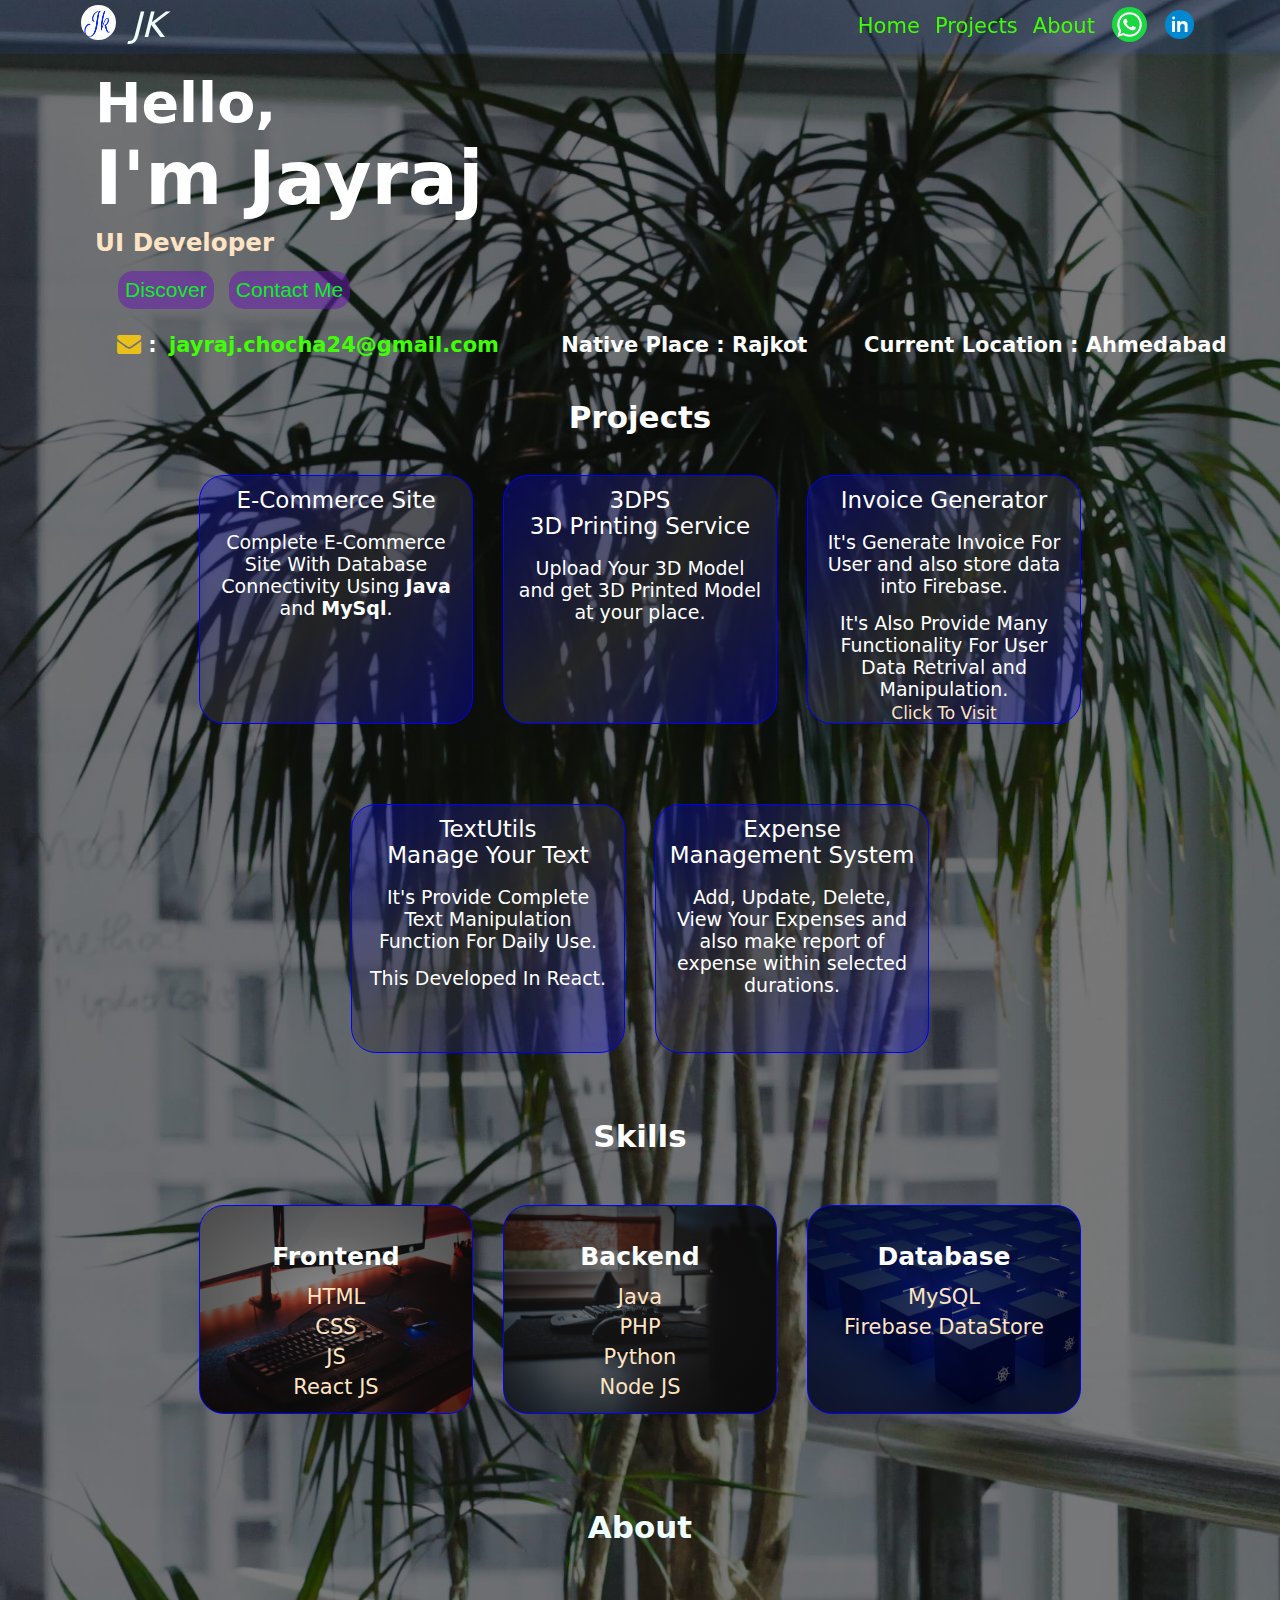
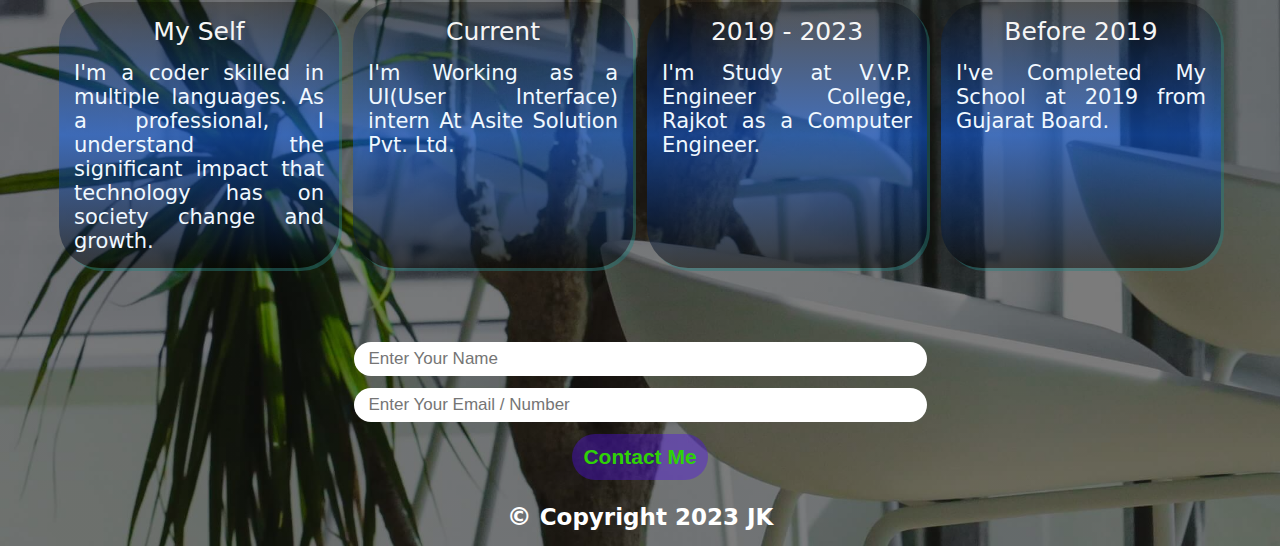
==== commit 3c24ab01: "Update portfolio.html" ====
--- a/portfolio.html
+++ b/portfolio.html
@@ -3,6 +3,10 @@
 <head>
     <title>JK's Portfolio</title>
     <meta name="viewport" content="width=device-width, initial-scale=1.0">
+    <link rel="apple-touch-icon" sizes="180x180" href="apple-touch-icon.png">
+    <link rel="icon" type="image/png" sizes="32x32" href="https://github.com/Jsk0099/portfolio/tree/main/favicon-32x32.png">
+    <link rel="icon" type="image/png" sizes="16x16" href="favicon-16x16.png">
+    <link rel="manifest" href="site.webmanifest">
     <link rel="stylesheet" href="portfolio.css">
     <script src="script.js" type="text/javascript"></script>
     <link rel="stylesheet" href="https://cdnjs.cloudflare.com/ajax/libs/font-awesome/4.7.0/css/font-awesome.min.css">
@@ -44,7 +48,7 @@
             <a href="#edu"><button class="btn" id="dbtn">Discover</button></a>
             <a href="#contact"><button class="btn" id="cbtn">Contact Me</button></a>
             <div id="eplace">
-                <h3><i style="font-size:24px" class="fa">&#xf0e0;</i> : <a href="mailto:">jchocha@asite.com</a> </h3>
+                <h3><i style="font-size:24px" class="fa">&#xf0e0;</i> : <a href="mailto:jayraj.chocha24@gmail.com">jayraj.chocha24@gmail.com</a> </h3>
                 <h3>Native Place : Rajkot</h3>
                 <h3>Current Location : Ahmedabad</h3>
             </div>
@@ -75,7 +79,7 @@
                     <div>
                         <p>It's Generate Invoice For User and also store data into Firebase.</p>
                         <p>It's Also Provide Many Functionality For User Data Retrival and Manipulation.</p>
-                        <a href="https://jsk0099.github.io/Invoice-Generator/" target="_blank">Click To
+                        <a href=" https://jsk0099.github.io/Invoice-Generator/" target="_blank">Click To
                             Visit</a>
                     </div>
                 </div>
@@ -141,7 +145,7 @@
             </div>
             <div class="new"  >
                 <div class="edu"><span>My Self</span>
-                    <p>I'm a coder skilled in multiple languages. As a professional, I understand the signiuficant
+                    <p>I'm a coder skilled in multiple languages. As a professional, I understand the significant
                         impact that technology has on society
                         change and growth.</p>
                 </div>
@@ -154,7 +158,7 @@
                 </div>
                 <div class="edu"><span>Before 2019</span>
 
-                    <p>I'm Completed My School at 2019 from Gujarat Board.</p>
+                    <p>I've Completed My School at 2019 from Gujarat Board.</p>
                 </div>
             </div>
         </div>
